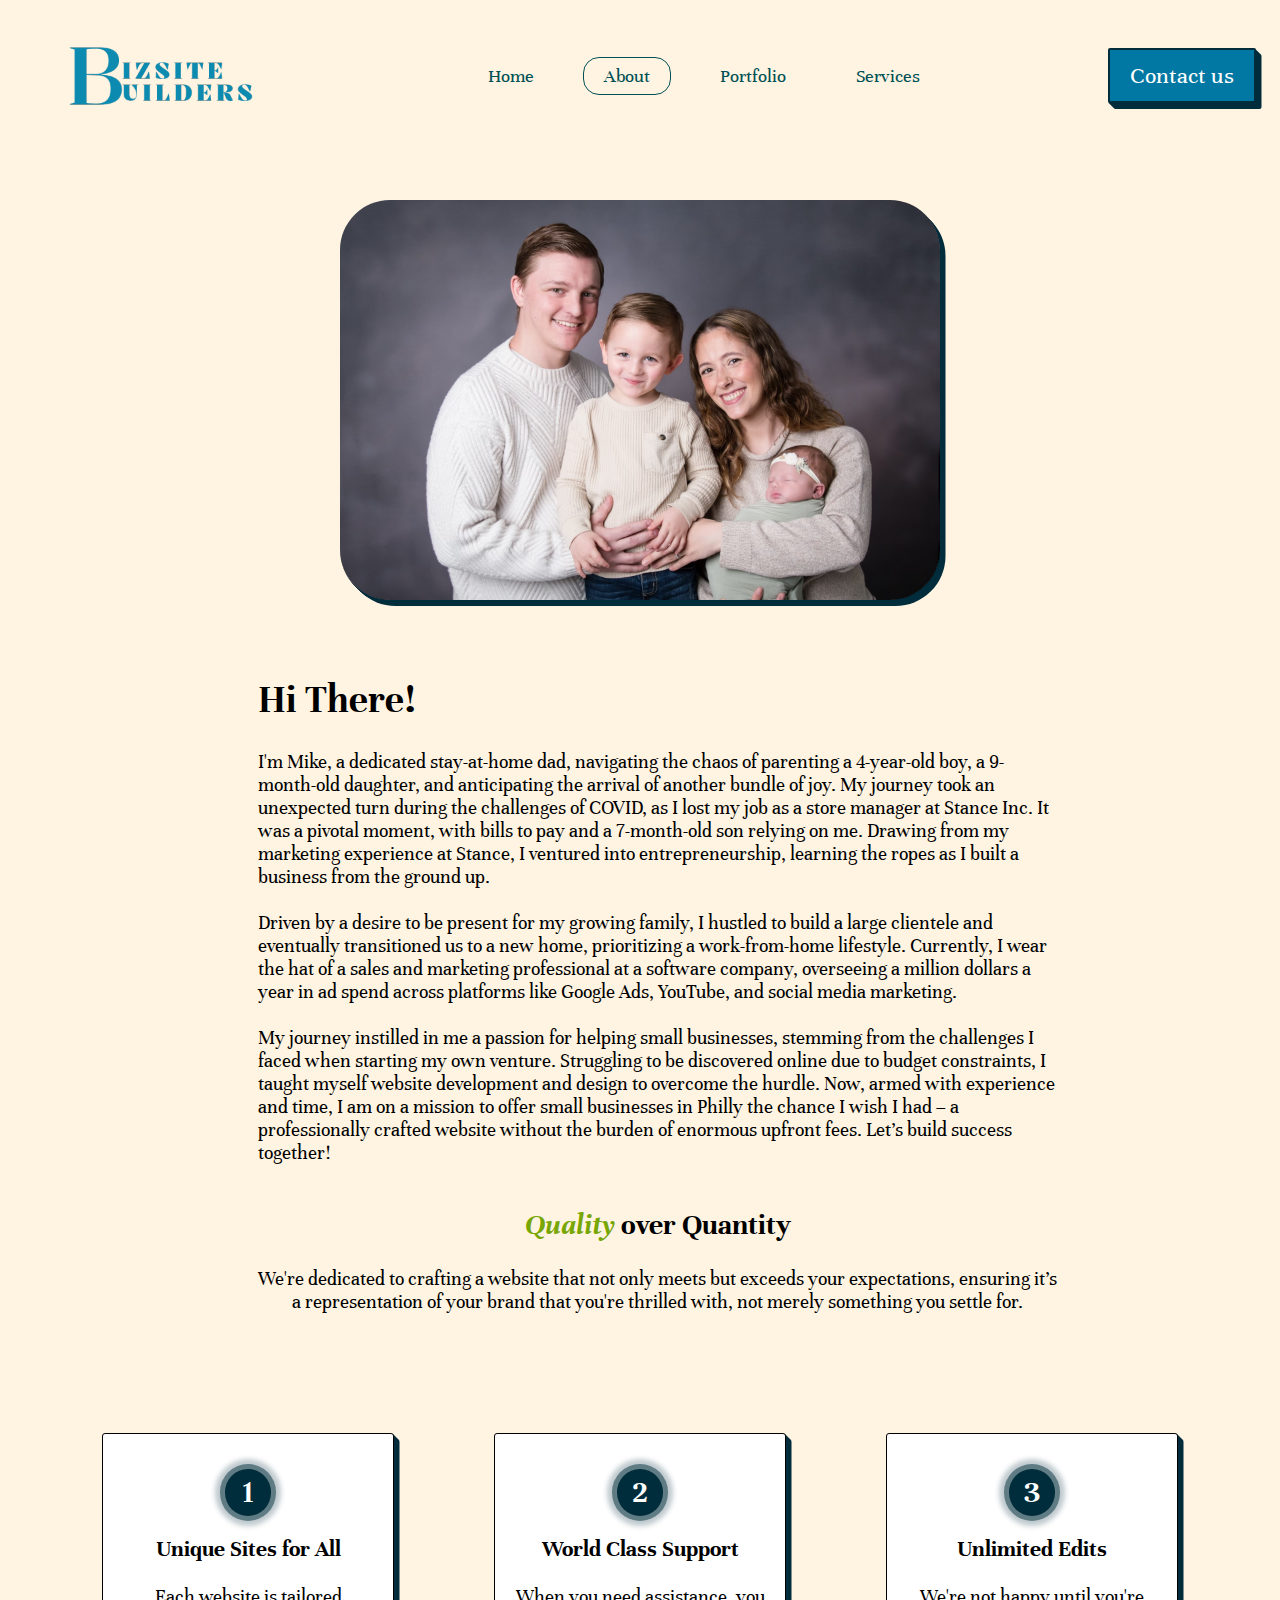
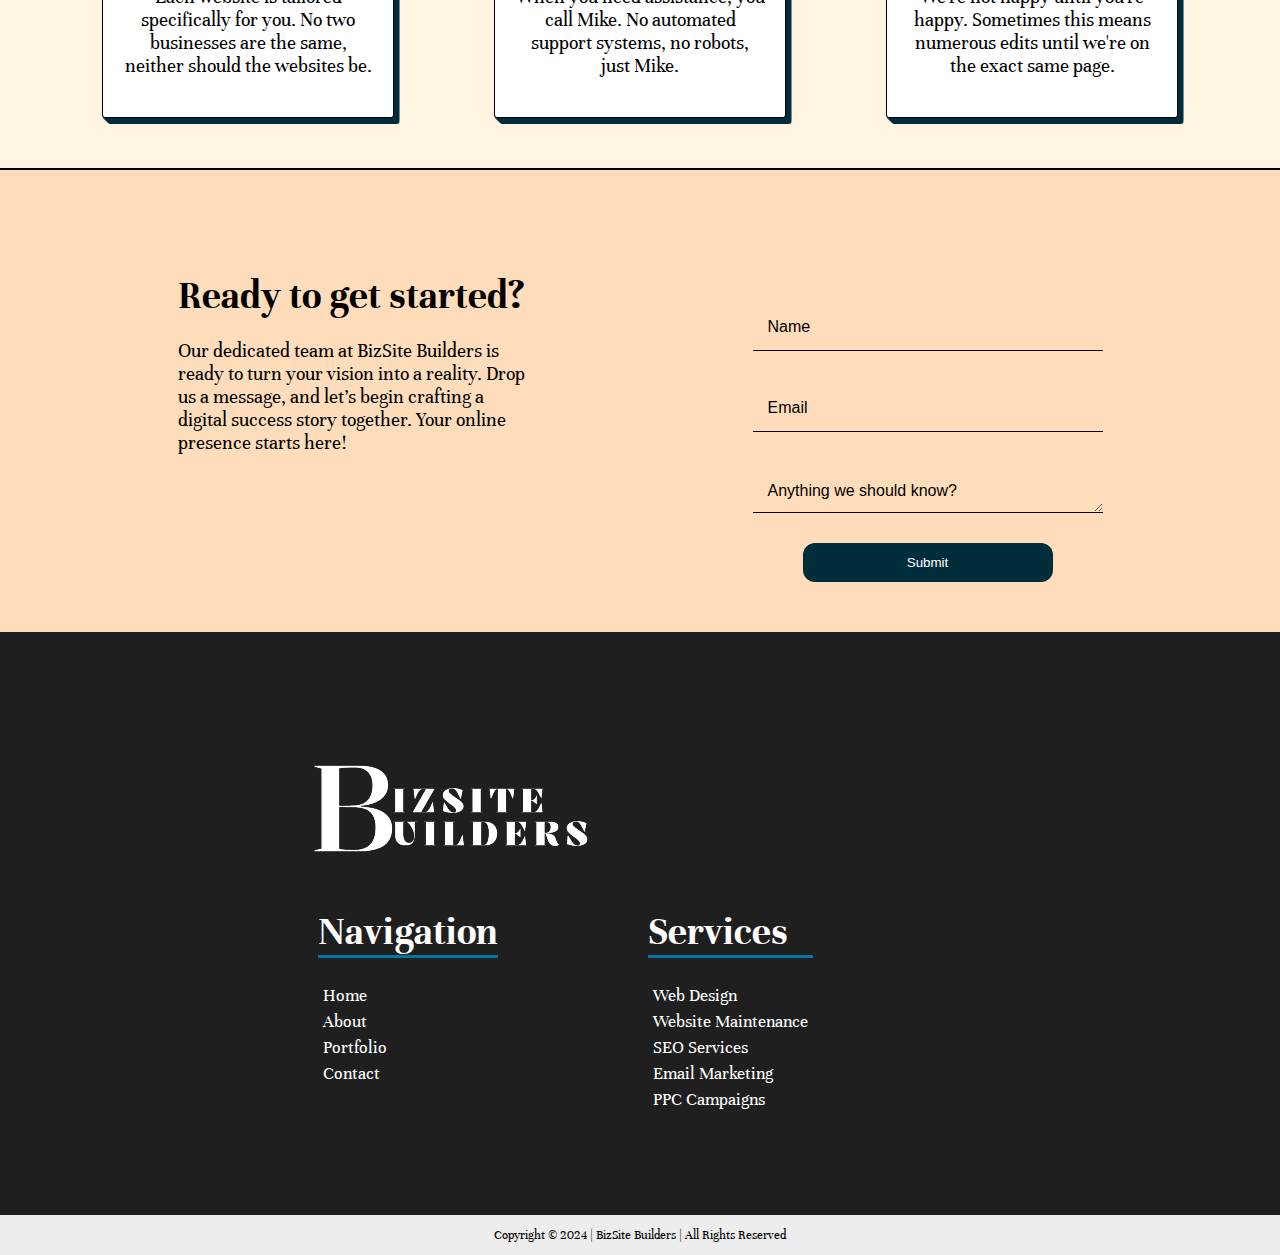
==== BizSite/about.html @ 909cc931 "first commit" ====
<!DOCTYPE html>
<html lang="en">
<head>
    <meta charset="UTF-8">
    <meta http-equiv="X-UA-Compatible" content="IE=edge">
    <meta name="viewport" content="user-scalable=no, width=device-width, initial-scale=1.0">
    <meta name="apple-mobile-web-app-capable" content="yes" />
    <link rel="stylesheet" href="styles/styles.css">
    <link rel="preconnect" href="https://fonts.googleapis.com">
    <link rel="preconnect" href="https://fonts.gstatic.com" crossorigin>
    <link href="https://fonts.googleapis.com/css2?family=Kalnia:wght@100;200;300;400;500;600;700&display=swap" rel="stylesheet">
    <link href="https://fonts.googleapis.com/css2?family=Unna:ital,wght@0,400;0,700;1,400;1,700&display=swap" rel="stylesheet">
    <title>BizSite Builders</title>
</head>
<body>
    <div class="wrapper">
        <header>
            <nav class="navbar">
                <a href="index.html" class="nav-branding"><img src="resources/images/logo.png"></a>

                <ul class="nav-menu">
                    <li class="nav-item">
                        <a href="index.html" class="nav-link">Home</a>
                    </li>
                    <li class="nav-item">
                        <a href="" class="nav-link active">About</a>
                    </li>
                    <li class="nav-item">
                        <a href="index.html#portfolio" class="nav-link">Portfolio</a>
                    </li>
                    <li class="nav-item">
                        <a href="services.html" class="nav-link">Services</a>
                    </li>
                </ul>

                <a href="contact.html" class="button-1">Contact us</a>
                <div class="hamburger">
                    <span class="bar"></span>
                    <span class="bar"></span>
                    <span class="bar"></span>
                </div>

            </nav>
        </header>
        <section class="about-hero">
            <div class="about-me">
                <div class="about-img">
                    <img src="resources/images/mila newborn session.png" alt="">
                </div>
                <div class="about-text">
                    <h1>
                        Hi There!
                    </h1>
                    <p>
                        I'm Mike, a dedicated stay-at-home dad, navigating the chaos of parenting a 4-year-old boy, a 9-month-old daughter, and anticipating the arrival of another bundle of joy. My journey took an unexpected turn during the challenges of COVID, as I lost my job as a store manager at Stance Inc. It was a pivotal moment, with bills to pay and a 7-month-old son relying on me. Drawing from my marketing experience at Stance, I ventured into entrepreneurship, learning the ropes as I built a business from the ground up.
                    </br>
                    </br>
                    Driven by a desire to be present for my growing family, I hustled to build a large clientele and eventually transitioned us to a new home, prioritizing a work-from-home lifestyle. Currently, I wear the hat of a sales and marketing professional at a software company, overseeing a million dollars a year in ad spend across platforms like Google Ads, YouTube, and social media marketing.
                    </br>
                    </br>
                    My journey instilled in me a passion for helping small businesses, stemming from the challenges I faced when starting my own venture. Struggling to be discovered online due to budget constraints, I taught myself website development and design to overcome the hurdle. Now, armed with experience and time, I am on a mission to offer small businesses in Philly the chance I wish I had – a professionally crafted website without the burden of enormous upfront fees. Let's build success together!
                    </p>
                </div>
            </div>
        </section>
        <section class="about-2">
            <div class="about-biz">
                <h2><span class="focus">Quality</span> over Quantity</h2>
                <p>
                    We're dedicated to crafting a website that not only meets but exceeds your expectations, ensuring it's a representation of your brand that you're thrilled with, not merely something you settle for.
                </p>
            </div>
        </section>
        <section class="feature-section">
            <div class="about-features">
                <div class="feature">
                    <h5>1</h5>
                    <h3>
                        Unique Sites for All
                    </h3>
                    <p>
                        Each website is tailored specifically for you. No two businesses are the same, neither should the websites be.
                    </p>
                </div>
                <div class="feature">
                <h5>2</h5>
                <h3>
                    World Class Support
                </h3>
                <p>
                    When you need assistance, you call Mike. No automated support systems, no robots, just Mike.
                </p>
                </div>
                <div class="feature">
                    <h5>3</h5>
                <h3>
                    Unlimited Edits
                </h3>
                <p>
                    We're not happy until you're happy. Sometimes this means numerous edits until we're on the exact same page.
                </p>
                </div>
            </div>
        </section>
        <section class="contact">
            <div class="contact-form">
                <div class="form-text">
                    <h4>
                        Ready to get started?
                    </h4>
                    <p>
                        Our dedicated team at BizSite Builders is ready to turn your vision into a reality. Drop us a message, and let's begin crafting a digital success story together. Your online presence starts here!
                    </p>
                </div>
                <div class="form-input">
                    <form name="contact" class="contact-input" netlify>
                        <input type="text" name="First and Last" id="name" placeholder="Name">
                        <input type="email" name="Email" id="email" placeholder="Email">
                        <textarea name="info" id="contact-info" cols="40" rows="1" style="overflow: hidden;" placeholder="Anything we should know?"></textarea>
                        <button class="form-submit">Submit</button>
                    </form>
                </div>
            </div>

        </section>

        <section class="footer">
            <div class="footer">                    
                <div class="foot-nav">
                    <div class="foot-column">
                        <a href="index.html" class="foot-branding"><img src="resources/images/logo-white.png"></a>
                    </div>
                    <div class="foot-column">
                        <h1 class="nav-head">Navigation</h1>
                        <div class="foot-links">
                            <a href="index.html">Home</a>
                            <a href="about.html">About</a>
                            <a href="index.html#portfolio">Portfolio</a>
                            <a href="contact.html">Contact</a>
                        </div>
                    </div>
                    <div class="foot-column">
                        <h1 class="nav-head">Services</h1>
                        <div class="foot-links">   
                            <a href="services.html">Web Design</a>
                            <a href="services.html">Website Maintenance</a>
                            <a href="services.html">SEO Services</a>
                            <a href="services.html">Email Marketing</a>
                            <a href="services.html">PPC Campaigns</a>
                        </div>
                    </div>
                </div>
        </div>
        </section>
        <div class="copyright">
            <p>Copyright © 2024 | BizSite Builders | All Rights Reserved</p>
        </div>
        <script src="script.js"></script>
    </div>
</body>
</html>
---- BizSite/styles/styles.css ----
:root {
    --primary-color: #002d3c;
    --primary-light: #0177a3;
    --primary-dark: #005055;
    --secondary-color: #9ac013;
    --secondary-light: #c6dd45;
    --secondary-dark: #78a605;
    --auxiliary-color: #b7ccd3;
}

html{
    scroll-behavior:smooth;
    overflow-x:hidden!important;
}

body {
    margin: 0;
    padding: 0;
    overflow-x: hidden;
    font-family: 'Unna', sans-serif;
    font-size: 1.25rem;
    box-sizing: border-box;
    background-color: #FFF4E2;
    overflow-x: hidden!important;
    width: 100%;
}

a{
    text-decoration: none;
    color: black;
}

li {
    list-style: none;
}

header{
    background-color: #FFF4E2;
}

.focus{
    font-style: italic;
    color: var(--secondary-dark);
}

.focus-2{
    font-style: italic;
    color: var(--primary-light);
}

.bold{
    font-weight: bolder;
}

.wrapper{
    position: relative;
    overflow: hidden;
    font-family: 'Unna', serif;
}

/* #region Nav Bar */

.navbar{
    min-height: 70px;
    display: flex;
    justify-content: space-between;
    align-items: center;
    padding: 20px 24px;
}

.nav-menu{
    display: flex;
    justify-content: space-between;
    align-items: center;
    gap: 30px;
}

.nav-branding img{
    height: 100px;
    margin-top: 5px;
    padding-left: 35px;
}

.nav-link{
    transition: 0.5s ease;
    padding: 7px 20px;
    border-radius: 15px;
    font-size: 1.2rem;
    color: var(--primary-dark);
}

.nav-link.active{
    outline: var(--primary-dark) 1px solid;
}

.nav-link:hover{
    outline: var(--primary-dark) 1px solid;
}

.hamburger{
    display: none;
    cursor: pointer;
}

.bar{
    display: block;
    width: 25px;
    height: 3px;
    margin: 5px auto;
    -webkit-transition: all 0.3s ease-in-out;
    transition: all 0.3s ease-in-out;
    background-color: var(--primary-color);
}

.button-1{
    display: block;
    font-size: 1.5rem;
    border: 2px solid var(--primary-color);
    border-radius: 2px;
    padding: 12px 20px;
    background-color: var(--primary-light);
    box-shadow:  0.5px 1px 0 0 var(--primary-color),1.5px 2px 0 0 var(--primary-color),2.5px 3px 0 0 var(--primary-color),3.5px 4px 0 0 var(--primary-color),4.5px 5px 0 0 var(--primary-color),5.5px 6px 0 0 var(--primary-color);
    color: white;
    transition: all 600ms ease;
}



.button-1:hover{
    inset: 6px 0 5.5px 0;
    transform: rotateX(5deg) rotateY(3deg) rotateZ(.25deg);
    box-shadow: none;
}

@media(max-width:1189px){
    .hamburger{
        display: block;
    }

    .hamburger.active .bar:nth-child(2){
        opacity: 0;
    }

    .hamburger.active .bar:nth-child(1){
        transform: translateY(8px) rotate(45deg);
    }

    .hamburger.active .bar:nth-child(3){
        transform: translateY(-8px) rotate(-45deg);
    }

    .nav-menu{
        position: absolute;
        right: -100%;
        top: 80px;
        gap: 0;
        flex-direction: column;
        background-color: rgb(242, 242, 242);
        width: 45%;
        text-align: right;
        font-size: 1.15rem;
        transition: 0.3s;
        box-shadow: -5px 5px 10px 1px rgb(209, 209, 209, 50%);
        z-index: 20;
        overflow-x: hidden;
    }

    header{
        overflow-x: hidden;
    }

    .navbar a{
        color: black;
        font-size: 1.5rem;
    }

    .nav-link:hover{
        transition: 0s;
        border-right: var(--primary-dark) 3.5px solid;
        background-color: rgb(242, 242, 242);
        outline: none;
    }

    .nav-link{
        padding: 2px 7px;
        border-radius: 0;
    }

    .nav-link.active{
        background-color: rgb(242, 242, 242);
        border-right: var(--primary-dark) 3.5px solid;
        outline: none;
    }

    .nav-item{
        margin: 24px 0 24px 30px;
    }

    .nav-item:last-child{
        margin-bottom: 820px;
    }

    .nav-menu.active {
        right: 0;
    }

    .button-1{
        display: none;
    }

    .nav-branding img{
        padding-left: 5px;
    }
    
}

/* #endregion */

/* #region Homepage */

/* #region Hero */
    .hero{
        display: flex;
        flex-wrap: wrap;
        justify-content: center;
        align-content: center;
        margin: 10px auto;
        padding: 20px 60px;
        max-width: 1200px;
        border-bottom: 2px solid black;
    }

    .hero h1{
        font-family: 'Unna', serif;
        font-size: 4rem;
        font-weight: bolder;
        background-color: #f3ec78;
        background-image: linear-gradient(var(--primary-dark), var(--primary-light), var(--primary-light), var(--primary-dark));
        background-size: 100%;
        -webkit-background-clip: text;
        -moz-background-clip: text;
        -webkit-text-fill-color: transparent; 
        -moz-text-fill-color: transparent;
        margin-bottom: 0px;
    }

    .hero-text{
        width: 500px;
    }

    .hero-img {
        width: 420px;
        padding: 50px 0 0 150px;
    }

    .button-2{
        display: block;
        text-align: center;
        width: 150px;
        font-size: 1.5rem;
        border: 2px solid var(--primary-color);
        border-radius: 2px;
        padding: 12px 20px;
        background-color: var(--primary-light);
        box-shadow:  0.5px 1px 0 0 var(--primary-color),1.5px 2px 0 0 var(--primary-color),2.5px 3px 0 0 var(--primary-color),3.5px 4px 0 0 var(--primary-color),4.5px 5px 0 0 var(--primary-color),5.5px 6px 0 0 var(--primary-color);
        color: white;
        transition: all 600ms ease;
    }
    
    
    
    .button-2:hover{
        inset: 6px 0 5.5px 0;
        transform: rotateX(5deg) rotateY(3deg) rotateZ(.25deg);
        box-shadow: none;
    }

    @media(max-width:768px){
        .hero-img{
            padding: 25px;
        }

        .hero-img img{
            width: 350px;
        }

        .hero h1{
            font-size: 2rem;
        }
    }
/* #endregion */

/* #region Highlight*/

.highlights{
    height: 100px;
    background-color: #3e3e3e;
    color: #3e3e3e;
}

/* #endregion */

/* #region Feature Cards*/
.key-features{
    display: flex;
    flex-wrap: wrap;
    justify-content: center;
    align-content: center;
    margin: 10px auto;
    max-width: 1200px;
    text-align: center;
    padding-top: 50px;
}

.key-features h2{
    font-size: 2rem;
}

.feature-container{
    display: flex;
    flex-wrap: wrap;
        justify-content: center;
        align-content: center;
        margin: 10px auto;
        padding: 20px 60px 75px 60px;
        max-width: 1200px;
}

.feature-cards{
    display: flex;
    flex-wrap: wrap;
    justify-content: center;
    max-width: 1200px;
}

.card{
    text-align: left;
    width: 300px;
    padding: 50px 25px 30px 25px;
    margin-right: 50px;
    border-radius: 15px;
}

.card h3{
    font-size: 2rem;
}

.card:first-child{
    background-color: #c8ef66;
}

.card:hover{
    outline: 2px solid #3e3e3e;
    box-shadow: black 9px 9px;
    transition: box-shadow .5s ease;
}

.card:last-child{
    margin-right: 0;
    background-color: #f9e947;
}

.card:nth-child(2){
    background-color: #66a3ef;
}

.card img{
    height: 80px;
    margin-bottom: 10px;
    background-color: rgba(255, 255, 255, 0.75);
    border-radius: 50%;
    outline: 1px solid #3e3e3e;
}

@media(max-width:1269px){
    .card{
        margin-bottom: 25px;
        outline: 2px solid #3e3e3e;
        box-shadow: black 9px 9px;
        margin-right: 25px;
    }

    .feature-text{
        padding: 0px 20px;
    }

}

@media(max-width:844px){
    .card{
        margin-right: 20px;
    }
}

/* #endregion */

/* #region Why*/

.why{
    text-align: center;
    background-color: white;
    padding: 50px 0;
    border-bottom: 2px solid black;
    border-top: 2px solid black;
}

.why-wrap{
    max-width: 750px;
    margin: 10px auto;
    display: flex;
    flex-wrap: wrap;
    justify-content: center;
    align-content: center;
    padding: 25px auto;
}

.why img{
    height: 500px;
    padding: 0px 150px 50px 0;
}

.why-text{
    text-align: left;
}

.why-text h2{
    font-size: 3rem;
    margin-bottom: 50px;
    color: black;
}

.why-text h3{
    font-size: 2rem;
}

.why-reason{
    padding-bottom: 15px;
}

@media(max-width:768px){
    .why-wrap{
        max-width: 700px;
        padding: 0px;
    }

    .why-text{
        margin: 0px 25px;
        max-width: 500px;
    }

    .why img{
        padding: 0 20px;
        padding-bottom: 50px;
        margin-left: -25px;
        height: 300px;
    }

    .why-text h2{
        margin-bottom: 50px;
        line-height: 50px;
    }

    .why-reason{
        padding-bottom: 5px;
    }

    .why-text h3{
        line-height: 30px;
    }

}

/* #endregion*/

/* #region Portfolio */

.portfolio{
    display: flex;
    flex-wrap: wrap;
    justify-content: center;
    align-content: center;
    margin: 10px auto;
    padding: 20px 60px;
    max-width: 1200px;
}

.port-intro{
    max-width: 600px;
}

.port-intro h2{
    font-size: 3rem;
}

.arrow{
    padding-top: 75px;
    width: 400px;
}

.arrow img{
    height: 200px;
    rotate: -25deg;
}

.port-site{
    display: flex;
    flex-wrap: wrap;
    justify-content: center;
    align-content: center;
    max-width: 1200px;
    margin: 10px auto;
    padding: 20px 60px;
}

.site-desc{
    max-width: 600px;
    padding-right: 150px;
    padding-top: 25px;
}

.site-desc p{
    max-width: 400px;
}

.site-desc h4{
    border-radius: 25px;
    text-align: center;
    width: 130px;
    padding: 10px;
    box-shadow: #848484 1px 1px 10px;
}

.site-img img{
    outline: 1px black solid;
    border-radius: 5px;
}

.site-desc-mid{
    max-width: 600px;
    padding-left: 150px;
    padding-top: 25px;
}

.site-desc-mid p{
    max-width: 400px;
}

.site-desc-mid h4{
    background-color: #66a3ef;
    border-radius: 25px;
    text-align: center;
    width: 130px;
    padding: 10px;
    box-shadow: #848484 1px 1px 10px;
}

.site-img-mid img{
    outline: 1px black solid;
    border-radius: 5px;
    box-shadow: #66a3ef -9px 9px;
}

.first{
    background-color: #c8ef66;
}
.first-img img{
    box-shadow: #c8ef66 9px 9px;
    margin-top: 50px;
    margin-left: -15px;
}
.third{
    background-color: #f9e947;
}
.third-img img{
    box-shadow: #f9e947 9px 9px;
}

@media(max-width:1189px){
    .arrow{
        display: none;
    }

    .site-desc, .site-desc-mid{
        padding: 10px;
        flex-direction: column;
    }

    .mid a:first-child{
        order: 1;
    }

    .port-site img{
        width: 300px;
    }
}
/* #endregion */

/* #region Pricing */

.pricing{
    display: flex;
    align-content: center;
    justify-content: center;
    margin: 100px auto;
    max-width: 950px;
    flex-wrap: wrap;
    padding: 20px 60px;
}


.price-card{
    text-align: center;
    border: 1px solid rgb(141, 141, 141, .5);
    width: 250px;
    height: 400px;
    background-color: white;
    border-radius: 5px;
}

.price-card:nth-child(2){
    height: 525px;
    width: 350px;
    margin-top: -50px;
    box-shadow: 0px 0px 15px #0177a3;
    z-index: 1;
}

.price-card:nth-child(2) h4{
    background-color: var(--secondary-light);
    border-radius: 5px 5px 0px 0px;
}

.price-card:nth-child(2) button{
    margin-top: 25px;
    font-size: 1.25rem;
}

.price-card:nth-child(2) h5{
    font-size: 1.25rem;
}

.price-focus-main{
    font-size: 5rem;
}

.price-card h3{
    color: #0177a3;
}

.price-focus{
    font-size: 4rem;
}

.price-card h4{
    color: black;
    border-bottom: 1px solid rgb(141, 141, 141, .5);
    margin: 0px;
    padding: 10px 0;
    font-size: 1.25rem;
    background-color: #9fc2ee84; 
    font-weight: bold;
}

.price-card h5{
    color: #0177a3;
    margin-left: 20%;
    text-align: left;
    line-height: 2;
}

.price-card p{
    font-size: 1rem;
    color: var(--primary-light);
    margin-bottom: -30px;
}

.price-card button{
    font-size: 1rem;
    border: 2px solid var(--primary-color);
    border-radius: 3px;
    padding: 12px 20px;
    background-color: var(--primary-light);
    box-shadow:  0.5px 1px 0 0 var(--primary-color),1.5px 2px 0 0 var(--primary-color),2.5px 3px 0 0 var(--primary-color),3.5px 4px 0 0 var(--primary-color),4.5px 5px 0 0 var(--primary-color),5.5px 6px 0 0 var(--primary-color);
    color: white;
    transition: all 600ms ease;
    cursor: pointer;
}

@media(max-width:1000px){
    .pricing{
        flex-direction: column;
    }

    .price-card{
        margin-bottom: 25px;
        width: 50%;
        min-width: 250px;
    }

    .price-card h5{
        line-height: 1.5;
    }

    .price-card:nth-child(2){
        width: 50%;
        min-width: 250px;
        height: 400px;
        margin-bottom: 25px;
        margin-top: 0px;
        box-shadow: none;
    }

    .price-card:nth-child(2) button{
        margin-top: 0px;
        font-size: 1rem;
    }

    .price-card:nth-child(2) h5{
        font-size: 1rem;
    }
}



/* #endregion */

/* #region Contact Us */
.contact{
    background-color: #FFDDBB;;
    padding: 100px 0 50px 0;
    justify-content: center;
    display: flex;
    align-content: center;
}

.contact-form{
    display: flex;
    flex-wrap: wrap;
    justify-content: center;
    align-content: center;
    max-width: 1200px;
}

.form-input form{
    margin-left: 200px;
}

.form-text{
    max-width: 600px;
    padding-right: 25px;
    margin-top: -50px;
}

.form-text h4{
    font-size: 2.5rem;
    margin-bottom: 0px;
}

.form-text p{
    max-width: 350px;
}

.contact-input{
    max-width: 600px;
    display: grid;
    grid-template-columns: 1fr;
    grid-gap: 20px;
    padding-top: 20px;
}

.form-input input, .form-input textarea{
    padding: 15px;
    border: none;
    border-bottom: 1px solid black;
    background-color: #FFDDBB;
    margin-top: 15px;
}

.form-input input::placeholder, textarea::placeholder{
    color: black;
    font-size: 1rem;
    font-family:Arial, Helvetica, sans-serif;
}



.form-submit{
    outline: none;
    padding: 12px 20px;
    border-radius: 12px;
    background-color: var(--primary-color);
    color: white;
    width: 250px;
    text-align: center;
    border: none;
    margin-left: 50px;
    margin-top: 10px;
}

.form-submit:hover{
    box-shadow: black 9px 9px;
    transition: 0.5s ease;
}

@media(max-width:945px){
    .form-text{
        max-width: 390px;
        padding: 0;
    }

    .form-input{
        max-width: 390px;
        display: grid;
        grid-template-columns: 1fr;
        grid-gap: 20px;
        padding-top: 20px;
    }

    

    .contact-form{
        margin: 0px 15px;
    }

    .contact-input{
        margin-left: 0px;
    }
}

@media(max-width:1024px) {
    .form-input form{
        margin-left: 0px;
    }
    
}


/* #endregion */

/* #endregion */

/* #region Footer*/

.footer{
    height: fit-content;
    background-color: #1f1f1f;
    width: 100%;
    padding: 50px 0;
}


.foot-nav img{
    height: 150px;
    float: left;
}

.foot-nav {
    margin: 0 15px;
    display: flex;
    flex-direction: row;
    justify-content: center;
    flex-wrap: wrap;
    
}

.foot-column{
    padding-right: min(25%, 150px);
}

.foot-column:first-child{
    padding-left: 10%;
    float: inline-start;
}



.foot-links{
    display: flex;
    flex-direction: column;
}

.foot-nav a{
    text-align: left;
    font-size: large;
    padding: 0 5px 5px 5px;
    max-width: fit-content;
    color: white;
}

.foot-nav a:hover{
    color: var(--primary-color);
}

.nav-head{
    color: white;
    border-bottom: var(--primary-light) solid;
    max-width: 200px;
}

@media(max-width:1295px){
    .foot-column:first-child{
        padding-right: 500px;
        
    }
}

@media(max-width:725px){
    .foot-column:first-child{
        padding-right: 100px;
    }

    .foot-column:nth-child(2){
        padding-left: 0px;
    }

    .foot-column{
        padding-right: 20px;
    }
}

.copyright{
    display: flex;
    justify-content: center;
    font-size: small;
    background-color: #ededed;
}

/* #endregion */

/* #region About */

.feature-section{
    border-bottom: 2px solid black;
}

.about-hero{
    display: flex;
    justify-content: center;
}

.about-me{
    display: flex;
    flex-wrap: wrap;
    max-width: 1200px;
    justify-content: center;
    align-content: center;
}

.about-img{
    display: flex;
    align-content: center;
    justify-content: center;
    margin: auto 15px;
}

.about-img img{
    width: 100%;
    max-height: 400px;
    margin: 50px 15px;
    border-radius: 50px;
    box-shadow:  0.5px 1px 0 0 var(--primary-color),1.5px 2px 0 0 var(--primary-color),2.5px 3px 0 0 var(--primary-color),3.5px 4px 0 0 var(--primary-color),4.5px 5px 0 0 var(--primary-color),5.5px 6px 0 0 var(--primary-color);
}

.about-text{
    max-width: 800px;
    margin-left: 50px;
    margin-right: 15px;
}

@media(min-width: 1900px){
    .about-text{
        max-width: 1250px;
    }
}

.about-2{
    display: flex;
    flex-wrap: wrap;
    justify-content: center;
    align-content: center;
    text-align: center;
}

.about-biz{
    max-width: 800px;
    margin-left: 50px;
    margin-right: 15px;
    justify-content: center;
}

@media(min-width: 1900px){
    .about-biz{
        max-width: 1250px;
    }
}

.about-features{
    display: flex;
    flex-wrap: wrap;
    justify-content: center;
    align-content: center;
    text-align: center;
    margin-top: 50px;
}

@media(max-width: 1175px){
    .about-features{
        flex-direction: column;
    }
}

.feature{
    max-width: 250px;
    margin: 50px 50px;
    padding: 20px;
    background-color: white;
    border: 1px solid black;
    border-radius: 3px;
    box-shadow: 0.5px 1px 0 0 var(--primary-color),1.5px 2px 0 0 var(--primary-color),2.5px 3px 0 0 var(--primary-color),3.5px 4px 0 0 var(--primary-color),4.5px 5px 0 0 var(--primary-color),5.5px 6px 0 0 var(--primary-color);;
}

.feature h5{
    font-size: 2rem;
    background-color: var(--primary-color);
    border-radius: 50px;
    color: white;
    width: 2.25rem;
    margin: 20px auto;
    box-shadow: rgba(0, 45, 60, 1) 0px 0px 0px 5px, rgba(0, 45, 60, 0.5) 0px 0px 0px 10px, rgba(0, 45, 60, 0.25) 0px 0px 5px 15px;
}




/* #endregion */

/* #region Contact Page */

.contact-page{
    display: flex;
    flex-wrap: wrap;
    justify-content: center;
    align-content: center;
    text-align: center;
}

.contact-page-form{
    flex-direction: column;
    background-color: white;
    border: 1px solid black;
    max-width: 600px;
    width: 90%;
    margin: auto;
    text-align: center;
    border-radius: 15px;
    padding: 25px 0px;
    height: 500px;
    margin-bottom: 50px;
}

.contact-page-form h3{
    text-align: left;
    font-size: 2rem;
    margin-left: 65px;
    padding-bottom: 15px;
}

.contact-page-form input{
    width: 75%;
    height: 2rem;
    border-radius: 5px;
    border: 1px var(--auxiliary-color) solid;
    margin: 5px auto;
    padding: 10px;
}

.contact-page-form input::placeholder, textarea::placeholder{
    color: black;
    font-size: 1rem;
    font-family:Arial, Helvetica, sans-serif;
}

.contact-page-form textarea{
    width: 75%;
    height: 2rem;
    border-radius: 5px;
    border: 1px var(--auxiliary-color) solid;
    margin: 5px auto;
    background-color: none;
    padding: 10px;
    padding-bottom: 30px;
}

.form-submit-contact{
    outline: none;
    padding: 12px 20px;
    border-radius: 12px;
    background-color: var(--primary-color);
    color: white;
    width: 250px;
    text-align: center;
    border: none;
    margin-top: 10px;
    font-family: Arial, Helvetica, sans-serif;
    font-size: 1.25rem;
}

/* #endregion */

/* #region Services Page */

.services /* text and cards */{
    justify-content: center;
    align-content: center;
}

.service-hero{
    display: flex;
    flex-wrap: wrap;
    justify-content: center;
    align-content: center;
    
}

.service-hero h1{
    font-family: 'Unna', serif;
    font-size: 3rem;
    font-weight: bolder;
    background-color: #f3ec78;
    background-image: linear-gradient(var(--primary-dark), var(--primary-light), var(--primary-light), var(--primary-dark));
    background-size: 100%;
    -webkit-background-clip: text;
    -moz-background-clip: text;
    -webkit-text-fill-color: transparent; 
    -moz-text-fill-color: transparent;
    margin-bottom: 0px;
}

.service-hero-left{
    width: 45%;
    min-width: 250px;
    max-width: 500px;
    margin-right: 5%;
}

.service-hero-right{
    overflow-y: hidden;
    height: 350px;
    margin-left: 5%;
}

.service-hero img{
    height: 475px;
    padding-top: 50px;
    z-index: 5;
}

.service-button{
    display: block;
    font-size: 1.5rem;
    border: 2px solid var(--primary-color);
    border-radius: 2px;
    padding: 12px 20px;
    background-color: var(--primary-light);
    box-shadow:  0.5px 1px 0 0 var(--primary-color),1.5px 2px 0 0 var(--primary-color),2.5px 3px 0 0 var(--primary-color),3.5px 4px 0 0 var(--primary-color),4.5px 5px 0 0 var(--primary-color),5.5px 6px 0 0 var(--primary-color);
    color: white;
    transition: all 600ms ease;


}

.service-button:hover{
    inset: 6px 0 5.5px 0;
    transform: rotateX(5deg) rotateY(3deg) rotateZ(.25deg);
    box-shadow: none;
}




.service-text /* h1, h2, p */ {
    width: 50%;
    min-width: 250px;
    max-width: 600px;
    justify-content: center;
    align-content: center;
    text-align: center;
    margin: 0 auto;
}


.service-text h2{
    background-color: #f3ec78;
    background-image: linear-gradient(var(--primary-dark), var(--primary-light), var(--primary-light), var(--primary-dark));
    background-size: 100%;
    -webkit-background-clip: text;
    -moz-background-clip: text;
    -webkit-text-fill-color: transparent; 
    -moz-text-fill-color: transparent;
}

.service-card-wrap /* 3 Divs */ {
    display: flex;
    overflow-x: scroll;
    justify-content: center;
    align-content: center;
    flex-direction: row;
    margin: 50px auto;
    padding: 50px;
    -ms-overflow-style: none;  /* IE and Edge */
    scrollbar-width: none;  /* Firefox */
}

.service-card-wrap::-webkit-scrollbar {
    display: none;
  }



.service-card /* h2 */{
    text-align: center;
    padding: 50px;
    height: 200px;
    width: 200px;
    min-width: 150px;
    background-color: white;
    border-radius: 5px;
    margin: 0px 15px;
    box-shadow: 0px 0px 15px rgb(192, 192, 192);
}

.service-card p{
    background-color: var(--primary-light);
    color: var(--primary-light);
    border-radius: 50%;
    width: 2.5rem;
    height: 2.5rem;
    margin: 25% 38%;
}

.service-card:nth-child(2) p{
    margin: 10% 38%;
}

.service-card:hover{
    cursor: pointer;
}

.service-card:nth-child(2) h2{
    line-height: 1.6rem;
}

.service-card img{
    height: 100px;
    padding-top: 15px;
}

@media(max-width: 945px){
    .service-card{
        margin-top: 50px;
    }

    .service-card p{
        margin: 12% 38%;
    }

    .service-card:nth-child(1){
        margin-left: 500px;
    }

    .service-card:nth-child(2) p{
        margin: -7% 38%;
    }
    .service-card:nth-child(3) p{
        margin: 35% 38%;
    }
}



.web-building /* h1, h2, p */{
    transition: opacity .5s ease-in-out;
}

.seo{
    transition: opacity .5s ease-in-out;
}

.marketing{
    transition: opacity .5s ease-in-out;
}

.web-build-text{
    width: 50%;
    min-width: 250px;
    max-width: 600px;
    justify-content: center;
    align-content: center;
    text-align: center;
    margin: 0 auto;
}

.web-build-text h1{
    font-size: 2.75rem;
    background-color: #f3ec78;
    background-image: linear-gradient(var(--primary-dark), var(--primary-light), var(--primary-light), var(--primary-dark));
    background-size: 100%;
    -webkit-background-clip: text;
    -moz-background-clip: text;
    -webkit-text-fill-color: transparent; 
    -moz-text-fill-color: transparent;
}

.web-build-text h2{
    font-size: 1.5rem;
    margin-bottom: -25px;
}

.web-card{
    display: flex;
    justify-content: center;
    align-content: center;
    margin-top: 50px;
    flex-wrap: wrap;
}

.web-card img{
    margin-top: 75px;
}

.web-card h4{
    font-size: 1.75rem;
}

.web-card span{
    font-size: 1.75rem;
}

.card-left{
    max-width: 500px;
    margin-right: 15px;
}


.card-left-txt{
    width: 500px;
    margin-right: 15px;
}


.card-right{
    max-width: 500px;
    margin-left: 15px;
}





/* #endregion */
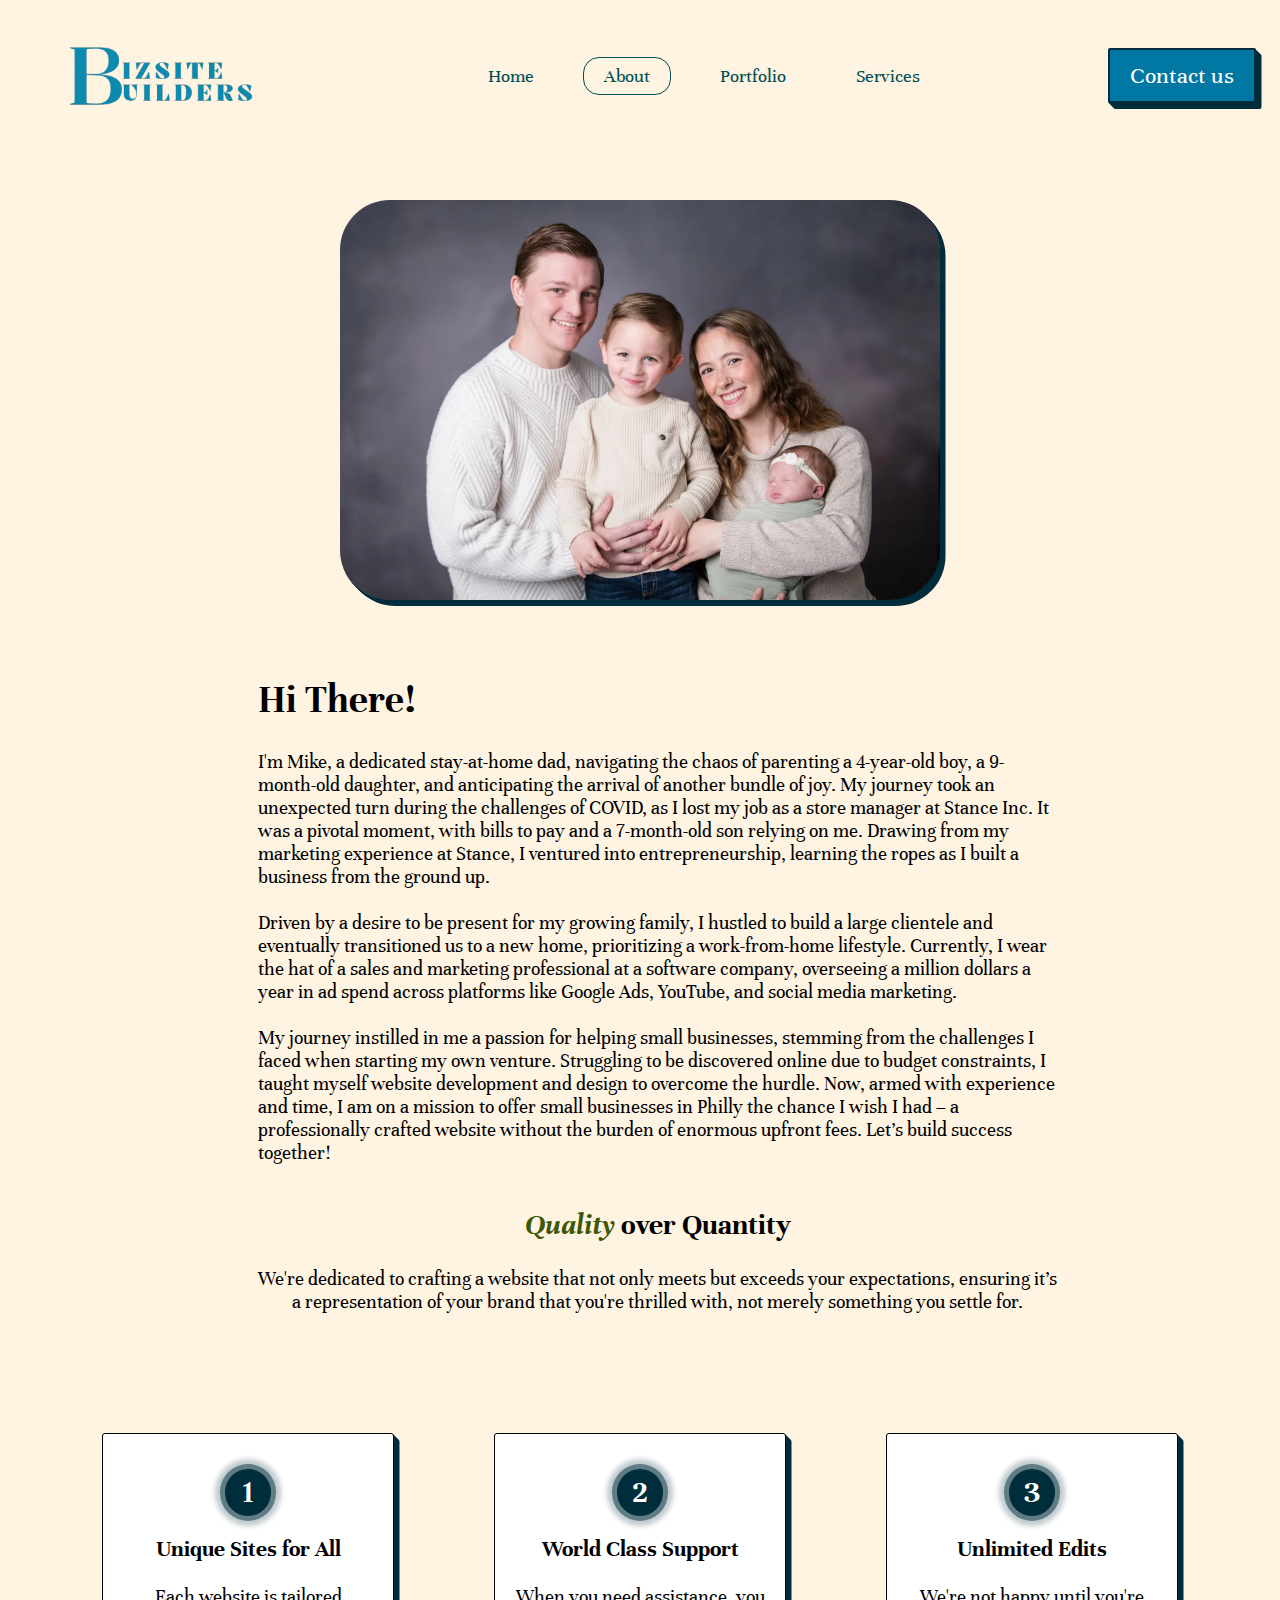
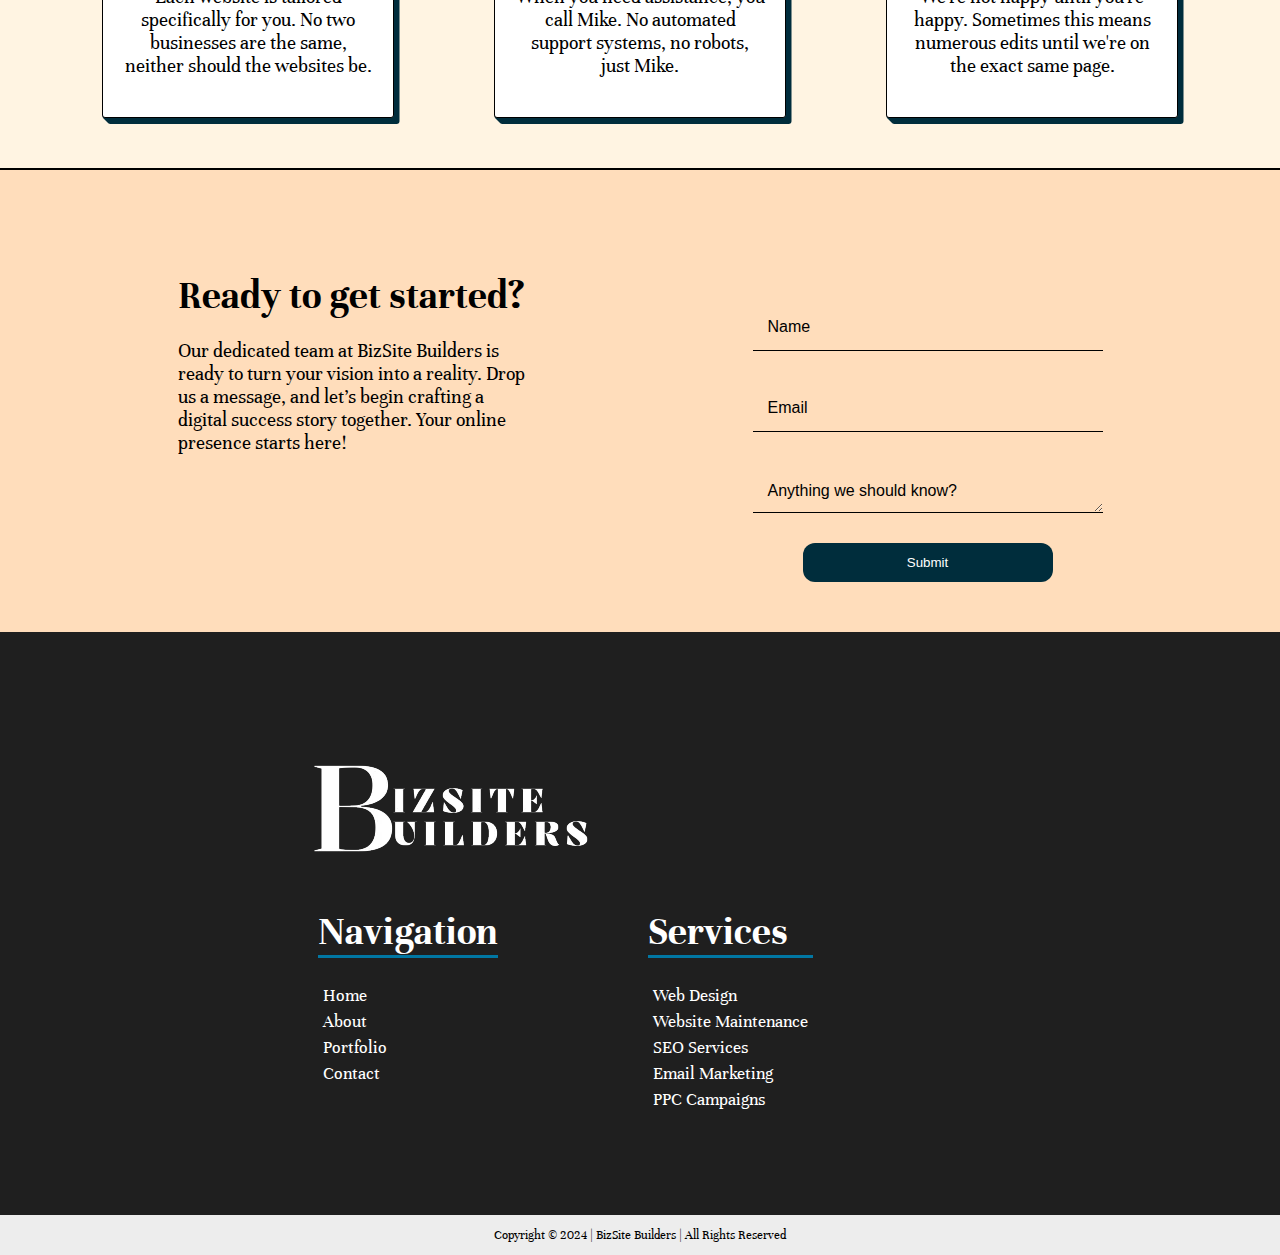
==== commit bf884de4: "fix logo on internal pages" ====
--- a/BizSite/about.html
+++ b/BizSite/about.html
@@ -16,7 +16,7 @@
     <div class="wrapper">
         <header>
             <nav class="navbar">
-                <a href="index.html" class="nav-branding"><img src="resources/images/logo.png"></a>
+                <a href="index.html" class="nav-branding"><img src="resources/images/logo.webp"></a>
 
                 <ul class="nav-menu">
                     <li class="nav-item">
@@ -45,7 +45,7 @@
         <section class="about-hero">
             <div class="about-me">
                 <div class="about-img">
-                    <img src="resources/images/mila newborn session.png" alt="">
+                    <img src="resources/images/mila newborn session.webp" alt="">
                 </div>
                 <div class="about-text">
                     <h1>
@@ -128,7 +128,7 @@
             <div class="footer">                    
                 <div class="foot-nav">
                     <div class="foot-column">
-                        <a href="index.html" class="foot-branding"><img src="resources/images/logo-white.png"></a>
+                        <a href="index.html" class="foot-branding"><img src="resources/images/logo-white.webp"></a>
                     </div>
                     <div class="foot-column">
                         <h1 class="nav-head">Navigation</h1>
--- a/BizSite/styles/styles.css
+++ b/BizSite/styles/styles.css
@@ -1,3 +1,58 @@
+/* #region FONTS */
+
+/* kalnia-regular - latin */
+@font-face {
+    font-display: swap; /* Check https://developer.mozilla.org/en-US/docs/Web/CSS/@font-face/font-display for other options. */
+    font-family: 'Kalnia';
+    font-style: normal;
+    font-weight: 400;
+    src: url('../resources/fonts/kalnia-v2-latin-regular.woff2') format('woff2'); /* Chrome 36+, Opera 23+, Firefox 39+, Safari 12+, iOS 10+ */
+  }
+  /* kalnia-500 - latin */
+  @font-face {
+    font-display: swap; /* Check https://developer.mozilla.org/en-US/docs/Web/CSS/@font-face/font-display for other options. */
+    font-family: 'Kalnia';
+    font-style: normal;
+    font-weight: 500;
+    src: url('../resources/fonts/kalnia-v2-latin-500.woff2') format('woff2'); /* Chrome 36+, Opera 23+, Firefox 39+, Safari 12+, iOS 10+ */
+  }
+  /* kalnia-600 - latin */
+  @font-face {
+    font-display: swap; /* Check https://developer.mozilla.org/en-US/docs/Web/CSS/@font-face/font-display for other options. */
+    font-family: 'Kalnia';
+    font-style: normal;
+    font-weight: 600;
+    src: url('../resources/fonts/kalnia-v2-latin-600.woff2') format('woff2'); /* Chrome 36+, Opera 23+, Firefox 39+, Safari 12+, iOS 10+ */
+  }
+  /* kalnia-700 - latin */
+  @font-face {
+    font-display: swap; /* Check https://developer.mozilla.org/en-US/docs/Web/CSS/@font-face/font-display for other options. */
+    font-family: 'Kalnia';
+    font-style: normal;
+    font-weight: 700;
+    src: url('../resources/fonts/kalnia-v2-latin-700.woff2') format('woff2'); /* Chrome 36+, Opera 23+, Firefox 39+, Safari 12+, iOS 10+ */
+  }
+
+  /* unna-regular - latin */
+@font-face {
+    font-display: swap; /* Check https://developer.mozilla.org/en-US/docs/Web/CSS/@font-face/font-display for other options. */
+    font-family: 'Unna';
+    font-style: normal;
+    font-weight: 400;
+    src: url('../resources/fonts/unna-v23-latin-regular.woff2') format('woff2'); /* Chrome 36+, Opera 23+, Firefox 39+, Safari 12+, iOS 10+ */
+  }
+  /* unna-700 - latin */
+  @font-face {
+    font-display: swap; /* Check https://developer.mozilla.org/en-US/docs/Web/CSS/@font-face/font-display for other options. */
+    font-family: 'Unna';
+    font-style: normal;
+    font-weight: 700;
+    src: url('../resources/fonts/unna-v23-latin-700.woff2') format('woff2'); /* Chrome 36+, Opera 23+, Firefox 39+, Safari 12+, iOS 10+ */
+  }
+
+
+/* #endregion */
+
 :root {
     --primary-color: #002d3c;
     --primary-light: #0177a3;
@@ -6,6 +61,7 @@
     --secondary-light: #c6dd45;
     --secondary-dark: #78a605;
     --auxiliary-color: #b7ccd3;
+    --background-color: #FFF4E2;
 }
 
 html{
@@ -20,7 +76,7 @@
     font-family: 'Unna', sans-serif;
     font-size: 1.25rem;
     box-sizing: border-box;
-    background-color: #FFF4E2;
+    background-color: var(--background-color);
     overflow-x: hidden!important;
     width: 100%;
 }
@@ -35,12 +91,12 @@
 }
 
 header{
-    background-color: #FFF4E2;
+    background-color: var(--background-color);
 }
 
 .focus{
     font-style: italic;
-    color: var(--secondary-dark);
+    color: #3E5705;
 }
 
 .focus-2{
@@ -522,7 +578,7 @@
     max-width: 400px;
 }
 
-.site-desc h4{
+.site-desc h3{
     border-radius: 25px;
     text-align: center;
     width: 130px;
@@ -545,7 +601,7 @@
     max-width: 400px;
 }
 
-.site-desc-mid h4{
+.site-desc-mid h3{
     background-color: #66a3ef;
     border-radius: 25px;
     text-align: center;
@@ -567,6 +623,7 @@
     box-shadow: #c8ef66 9px 9px;
     margin-top: 50px;
     margin-left: -15px;
+    width: 400px;
 }
 .third{
     background-color: #f9e947;
@@ -625,7 +682,7 @@
     z-index: 1;
 }
 
-.price-card:nth-child(2) h4{
+.price-card:nth-child(2) h3{
     background-color: var(--secondary-light);
     border-radius: 5px 5px 0px 0px;
 }
@@ -643,7 +700,7 @@
     font-size: 5rem;
 }
 
-.price-card h3{
+.price-card h4{
     color: #0177a3;
 }
 
@@ -651,7 +708,7 @@
     font-size: 4rem;
 }
 
-.price-card h4{
+.price-card h3{
     color: black;
     border-bottom: 1px solid rgb(141, 141, 141, .5);
     margin: 0px;
